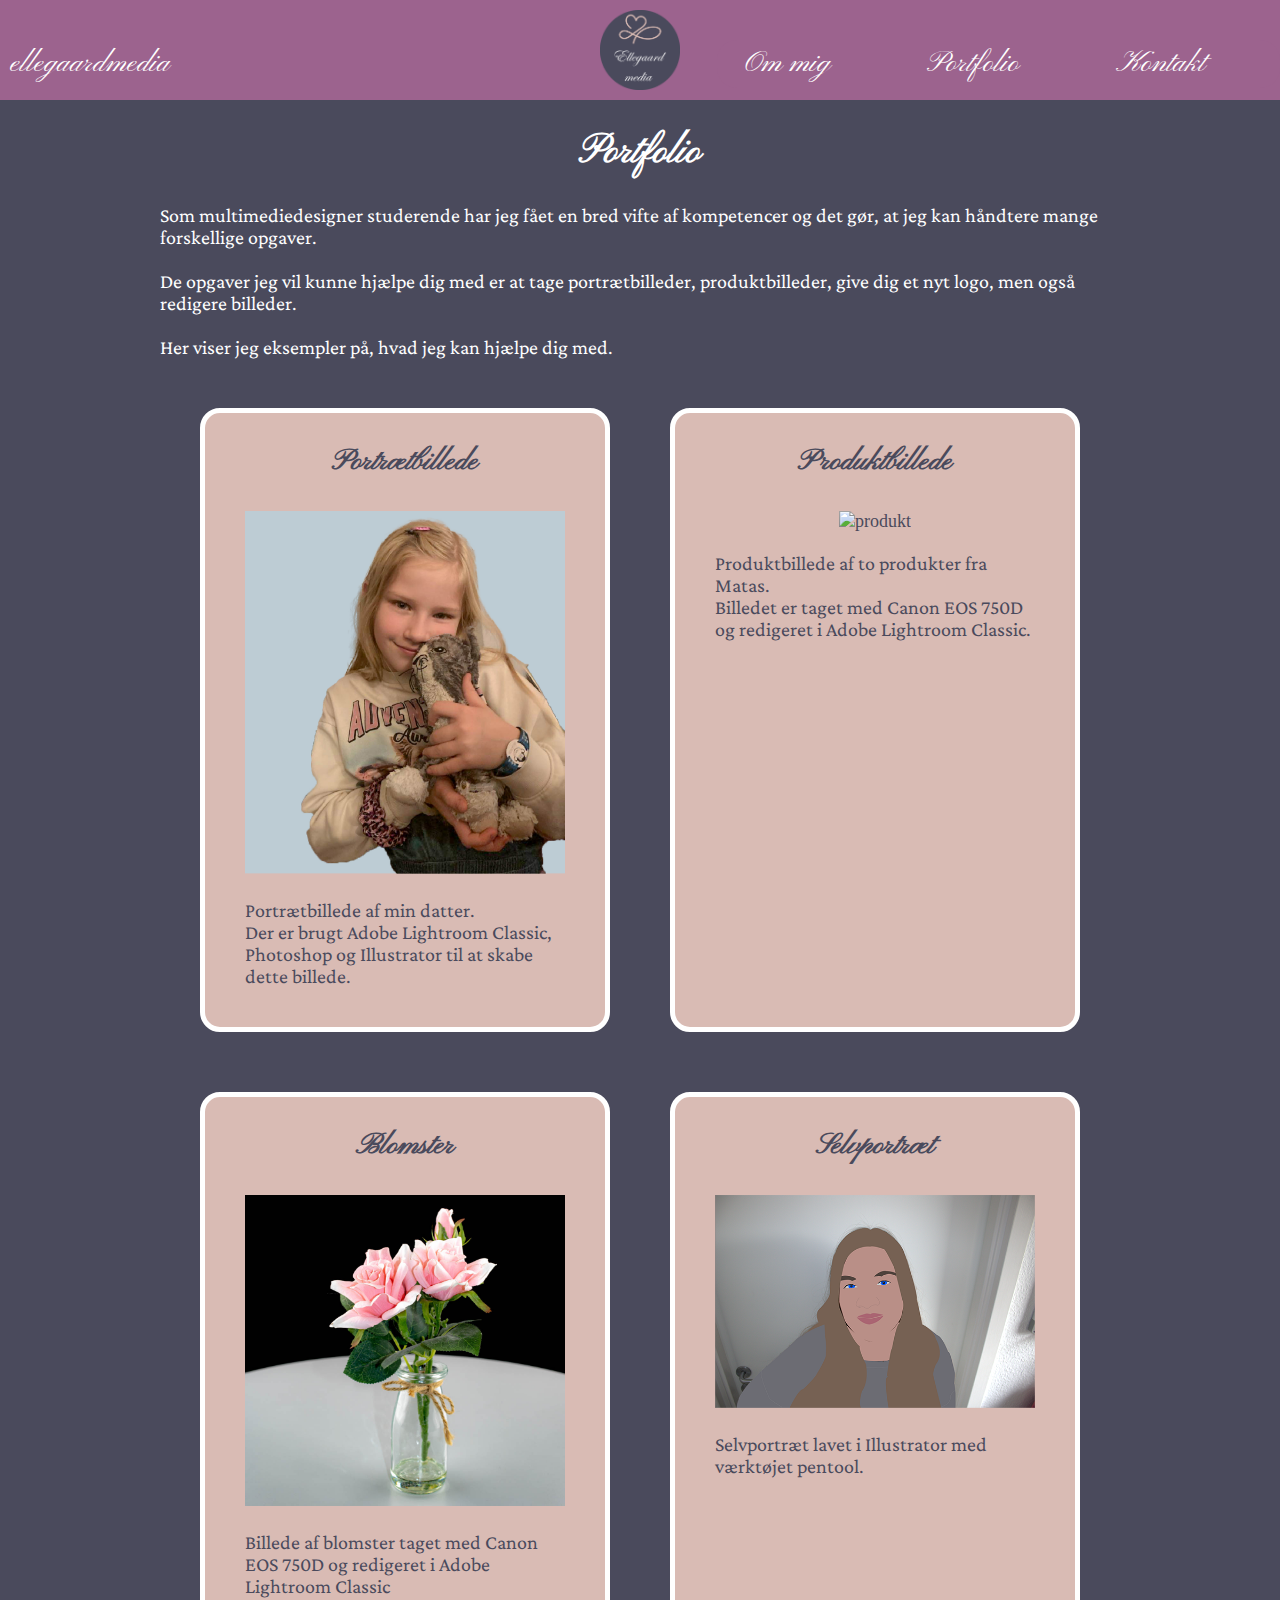
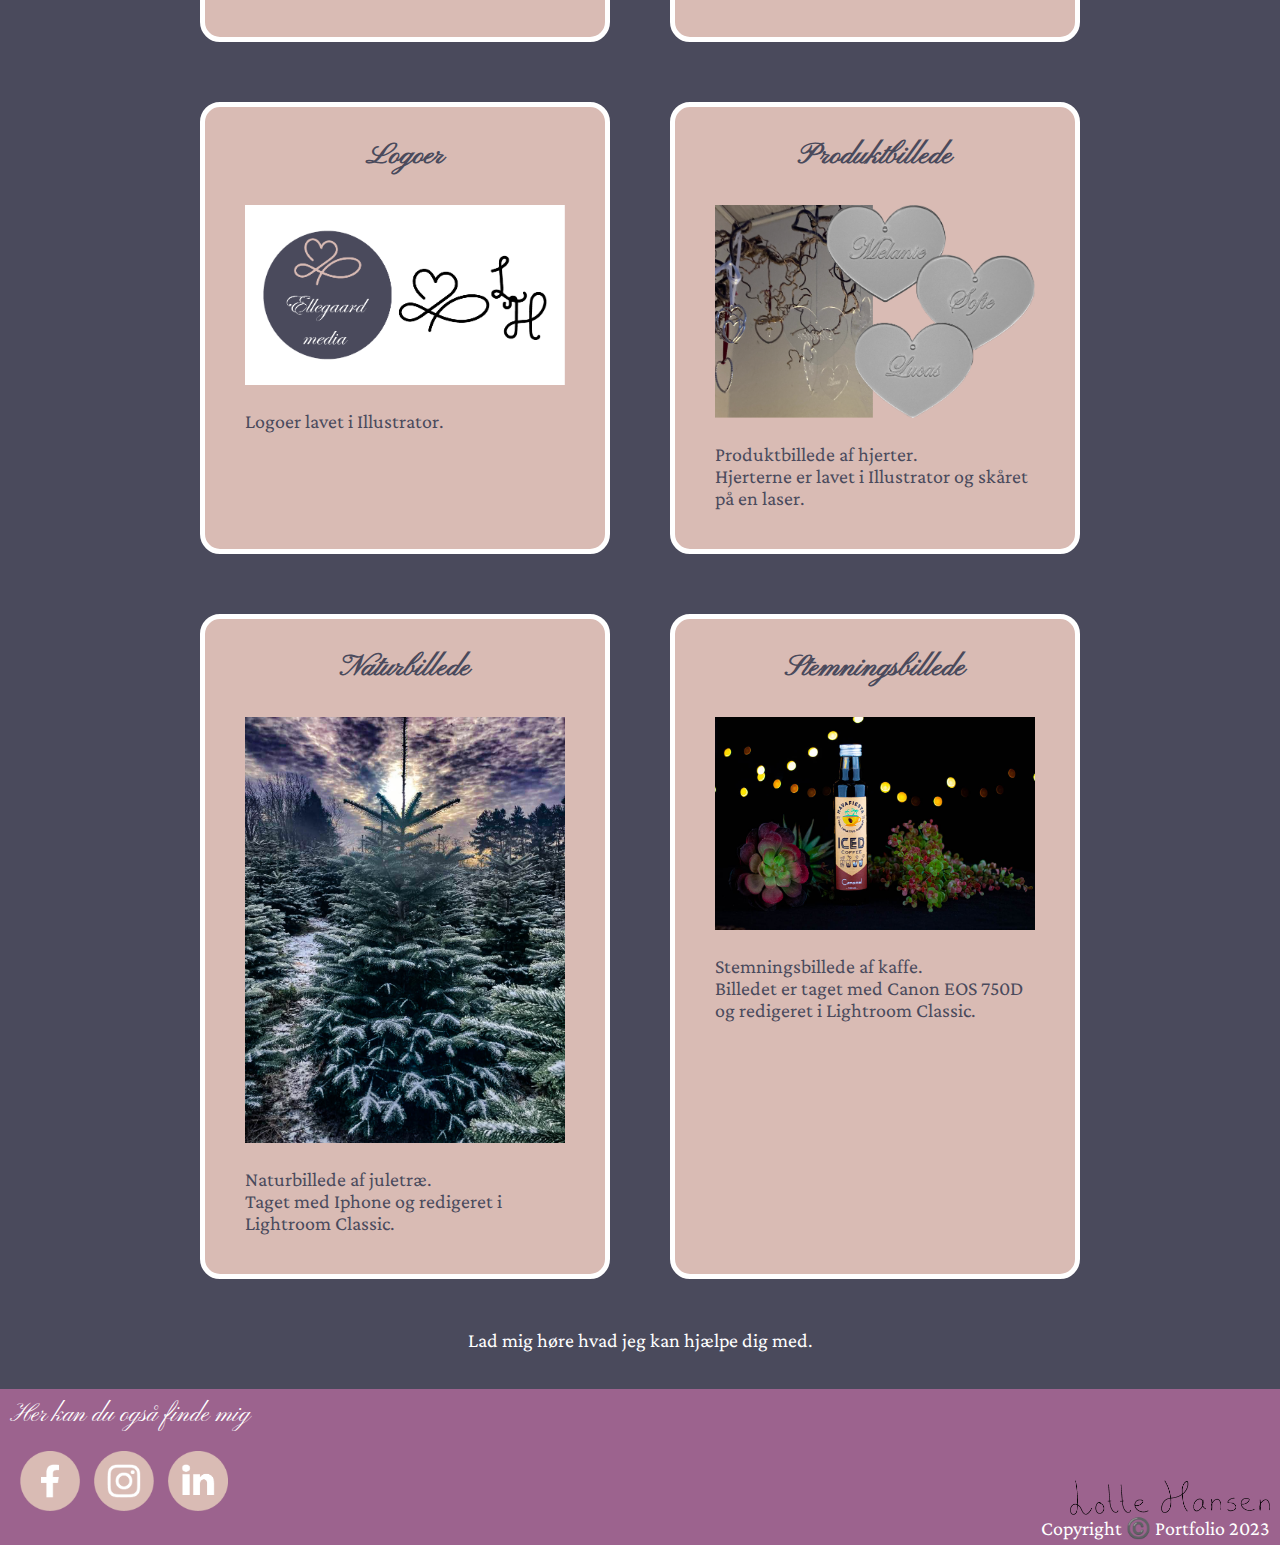
==== portfolio.html @ e64ba4c8 "eksamen" ====
<!DOCTYPE html>
<html lang="da">

<head>
    <meta charset="utf-8">
    <title>ellegaardmedia</title>
    <link rel="stylesheet" href="main.css">
    <link rel="stylesheet" href="desktop.css">
    <script src="menu.js" defer></script>
    <meta name="viewport" content="width=device-width, initial-scale=1">
</head>

<body>
    <header>
        <a class="name" href="index.html">ellegaardmedia</a>
        <img class="logo" src="images/logo.png" alt="logo">
        <nav class="menu">
            <button type="button">&#9776;</button>
            <ul>
                <li><a href="ommig.html">Om mig</a></li>
                <li><a href="">Portfolio</a></li>
                <li><a href="kontaktmig.html">Kontakt</a></li>
            </ul>
        </nav>
    </header>
    <main>
        <h1 class="headline">Portfolio</h1>
        <p class="description">Som multimediedesigner studerende har jeg fået en bred vifte
            af kompetencer og det gør, at jeg kan håndtere mange
            forskellige opgaver.
            <br>
            <br>
            De opgaver jeg vil kunne hjælpe dig med er at tage portrætbilleder, produktbilleder, give dig et
            nyt logo, men også redigere billeder.
            <br>
            <br>
            Her viser jeg eksempler på, hvad jeg kan
            hjælpe dig med.
        </p>
        <div class="card-portfolios">
            <div class="card-portfolio">
                <h3>Portrætbillede</h3>
                <img class="produkt" src="images/melanie.png" alt="portræt">
                <br>
                <p class="card-portfolio__description">Portrætbillede af min datter.
                    <br>
                    Der er brugt Adobe Lightroom Classic, Photoshop og Illustrator til at skabe dette billede.
                </p>
            </div>
            <div class="card-portfolio">
                <h3>Produktbillede</h3>
                <img class="produkt" src="images/Matasprodukt.jpg" alt="produkt">
                <br>
                <p class="card-portfolio__description">Produktbillede af to produkter fra Matas.
                    <br>
                    Billedet er taget med Canon EOS 750D og redigeret i Adobe Lightroom Classic.
                </p>
            </div>
            <div class="card-portfolio">
                <h3>Blomster</h3>
                <img class="produkt" src="images/blomster.png" alt="blomster">
                <br>
                <p class="card-portfolio__description">Billede af blomster taget med Canon EOS 750D og redigeret i Adobe
                    Lightroom Classic
                </p>
            </div>
            <div class="card-portfolio">
                <h3>Selvportræt</h3>
                <img class="produkt" src="images/pentool.png" alt="selvportræt">
                <br>
                <p class="card-portfolio__description">Selvportræt lavet i Illustrator med værktøjet pentool.
                </p>
            </div>
            <div class="card-portfolio">
                <h3>Logoer</h3>
                <img class="produkt" src="images/logoer.png" alt="logoer">
                <br>
                <p class="card-portfolio__description">Logoer lavet i Illustrator.
                </p>
            </div>
            <div class="card-portfolio">
                <h3>Produktbillede</h3>
                <img class="produkt" src="images/hjerter.png" alt="produkt">
                <br>
                <p class="card-portfolio__description">Produktbillede af hjerter.
                    <br>
                    Hjerterne er lavet i Illustrator og skåret på en laser.
                </p>
            </div>
            <div class="card-portfolio">
                <h3>Naturbillede</h3>
                <img class="produkt" src="images/tree.jpg" alt="produkt">
                <br>
                <p class="card-portfolio__description">Naturbillede af juletræ.
                    <br>
                   Taget med Iphone og redigeret i Lightroom Classic.
                </p>
            </div>
            <div class="card-portfolio">
                <h3>Stemningsbillede</h3>
                <img class="produkt" src="images/kaffe.jpg" alt="produkt">
                <br>
                <p class="card-portfolio__description">Stemningsbillede af kaffe.
                    <br>
                   Billedet er taget med Canon EOS 750D og redigeret i Lightroom Classic.
                </p>
            </div>
        </div>
        <p>Lad mig høre hvad jeg kan hjælpe dig med.</p>
        <br>
    </main>
    <footer>
        <span class="find-me">Her kan du også finde mig</span>
        <a href="https://facebook.com">
            <img class="social-link" src="images/facecookicon.png" alt="Facebook">
        </a>
        <a href="https://instagram.com">
            <img class="social-link" src="images/instagramicon.png" alt="Instagram">
        </a>
        <a href="https://linkedin.com">
            <img class="social-link" src="images/linkedinicon.png" alt="LinkedIn">
        </a>
        <img class="signatur" src="images/underskrift.png" alt="signatur">
        <p><span class="copyright">Copyright ©️ Portfolio 2023</span></p>
    </footer>
</body>

</html>
---- main.css ----
@font-face {
    font-family: pinyonscript;
    src: url(fonts/PinyonScript-Regular.ttf);
}
@font-face {
    font-family: crimsonpro;
    src: url(fonts/CrimsonPro-VariableFont_wght.ttf)
}


body {
    background-color: #4a4a5c;
    margin: 0px;
    color: #ffffff;
}

h2 {
    font-family: pinyonscript;
    font-size: 30px;
}

h3 {
    font-family: pinyonscript;
    font-size: 30px;
}

p {
    font-family: crimsonpro;
    font-size: 20px;
    font-weight: 400;
}

header {
    background-color: #9C638E;
    overflow: hidden;
    padding: 10px;
}

main {
    width: 100%;
    position: relative;
    margin: auto;
    text-align: center;
}

footer {
    background-color: #9C638E;
    padding: 10px;
    position: relative;
}

a {
    color: #ffffff;
    text-decoration: none;
}

.name {
    position: absolute;
    top: 45px;
    font-size: 30px;
    font-family: pinyonscript;

}


.logo {
    width: 80px;
    height: 80px;
    margin: auto;
    display: block;
}

.menu {
    background-color: #9C638E;
    position: absolute;
    right: 0px;
    top: 30px;
    border-radius: 20px;
    z-index: 99;
}

.menu button {
    background-color: #9C638E;
    margin: 10px;
    border: 0px;
    color: #ffffff;
    font-size: 42px;
    display: block;
    margin: auto;
    margin-right: 10px;
    cursor: pointer;
}

.menu ul {
    list-style: none;
    margin: 10px;
    padding-right: 50px;
    padding-left: 5px;
    display: none;
}

.menu ul li a {
    padding: 40px;
    margin-left: 5px;
    display: block;
    font-size: 20px;
    font-family: pinyonscript;
    font-size: 30px;
}

.menu .show-menu {
    display: block;
    background-color: #9C638E;
}

.headline {
    text-align: center;
    font-family: pinyonscript;
    font-size: 40px;
}

main {
    text-align: center;
}

.portrait {
    width: 50%;
}

.break {
    width: 80%;
}

.card {
    color: #4a4a5c;
    font-size: large;
    background-color: #D9BBB4;
    border: 5px solid #ffffff;
    padding: 20px;
    padding-top: 15px;
    text-align: left;
    border-radius: 20px;
    margin: 20px;
    margin-top: 20px;
}

.find-me {
    display: block;
    font-size: 25px;
    font-family: pinyonscript;
}

.social-link {
    width: 60px;
    height: 60px;
    margin-top: 20px;
    margin-left: 10px;


}

.signatur {
    right: 10px;
    bottom: 30px;
    width: 200px;
    position: absolute;
}

.copyright {
    position: absolute;
    right: 10px;
    bottom: 5px;

}

.apps {
    margin: auto;
    margin-top: 80px;
    display: grid;
    grid-template-columns: auto auto;
    grid-auto-rows: auto auto;
    justify-items: center;
    width: 500px;
    height: 500px;
}

.apps img {
    width: 100px;

}

.contact-info {
    padding: 0;
    width: 95%;
    margin: auto;
}

.info {
    font-size: 20px;
    list-style: none;
    text-align: left;
}

.info .icon-phone {
    vertical-align: middle;
    margin: 20px;
}

.info .icon-mail {
    vertical-align: middle;
    margin: 10px;
}

.text-box {
    display: block;
    background-color: #ffffff;
    border: 15px solid #ffffff;
    border-radius: 10px;
    margin-top: 10px;
    margin-bottom: 10px;
    width: 100%;
    margin-left: 0px;
    box-sizing: border-box;

}

.text-box-besked {
    display: block;
    background-color: #ffffff;
    border: 10px solid #ffffff;
    border-radius: 10px;
    height: 150px;
    margin-top: 10px;
    width: 100%;
    box-sizing: border-box;

}

button[type="submit"] {
    margin: 10px;
    padding: 10px 20px;
    background-color: #ffffff;
    color: #4a4a5c;
    border: none;
    border-bottom: 2px solid #4a4a5c;
    border-right: 2px solid #4a4a5c;
    border-radius: 10px;
    cursor: pointer;
    font-size: 20px;
    font-family: crimsonpro;
}

.description {
    text-align: left;
    margin: 20px;
    align-content: center;
}

.card-portfolio__description {
    text-align: left;
    width: 80%;
    display: inline-block;
}

.card-portfolios {
    display: flex;
    flex-direction: row;
    flex-wrap: wrap;
    justify-content: center;
}

.card-portfolio {
    color: #4a4a5c;
    font-size: large;
    background-color: #D9BBB4;
    border: 5px solid #ffffff;
    text-align: center;
    padding-top: 0px;
    padding-bottom: 20px;
    border-radius: 20px;
    width: 300px;
    margin: 30px;
}


.card1 .produkt {
    align-content: center;
}

.produkt {
    width: 80%;
}
---- desktop.css ----
@media only screen and (min-width: 910px) {
    .menu {
        top: 40px;
    }

    .menu button {
        display: none;
    }

    .menu ul {
        display: block;
        padding: 0px;
        margin: 5px;
    }

    .menu li {
        display: inline;
    }

    .menu ul li a {
        display: inline;
        padding: 18px;
    }

    .apps {
        display: block;
        width: 100%;
        height: auto;


    }

    .apps img {
        width: 125px;
        margin: 50px;

    }


}

@media only screen and (min-width: 1000px) {
    .card-portfolio {
        width: 400px;
    }

    main {
        width: 1000px;
    }


}

@media only screen and (min-width: 1225px) {
    .menu ul li a {
        display: inline;
        padding-right: 70px;
    }

    .break {
        width: 100%;
    }
}
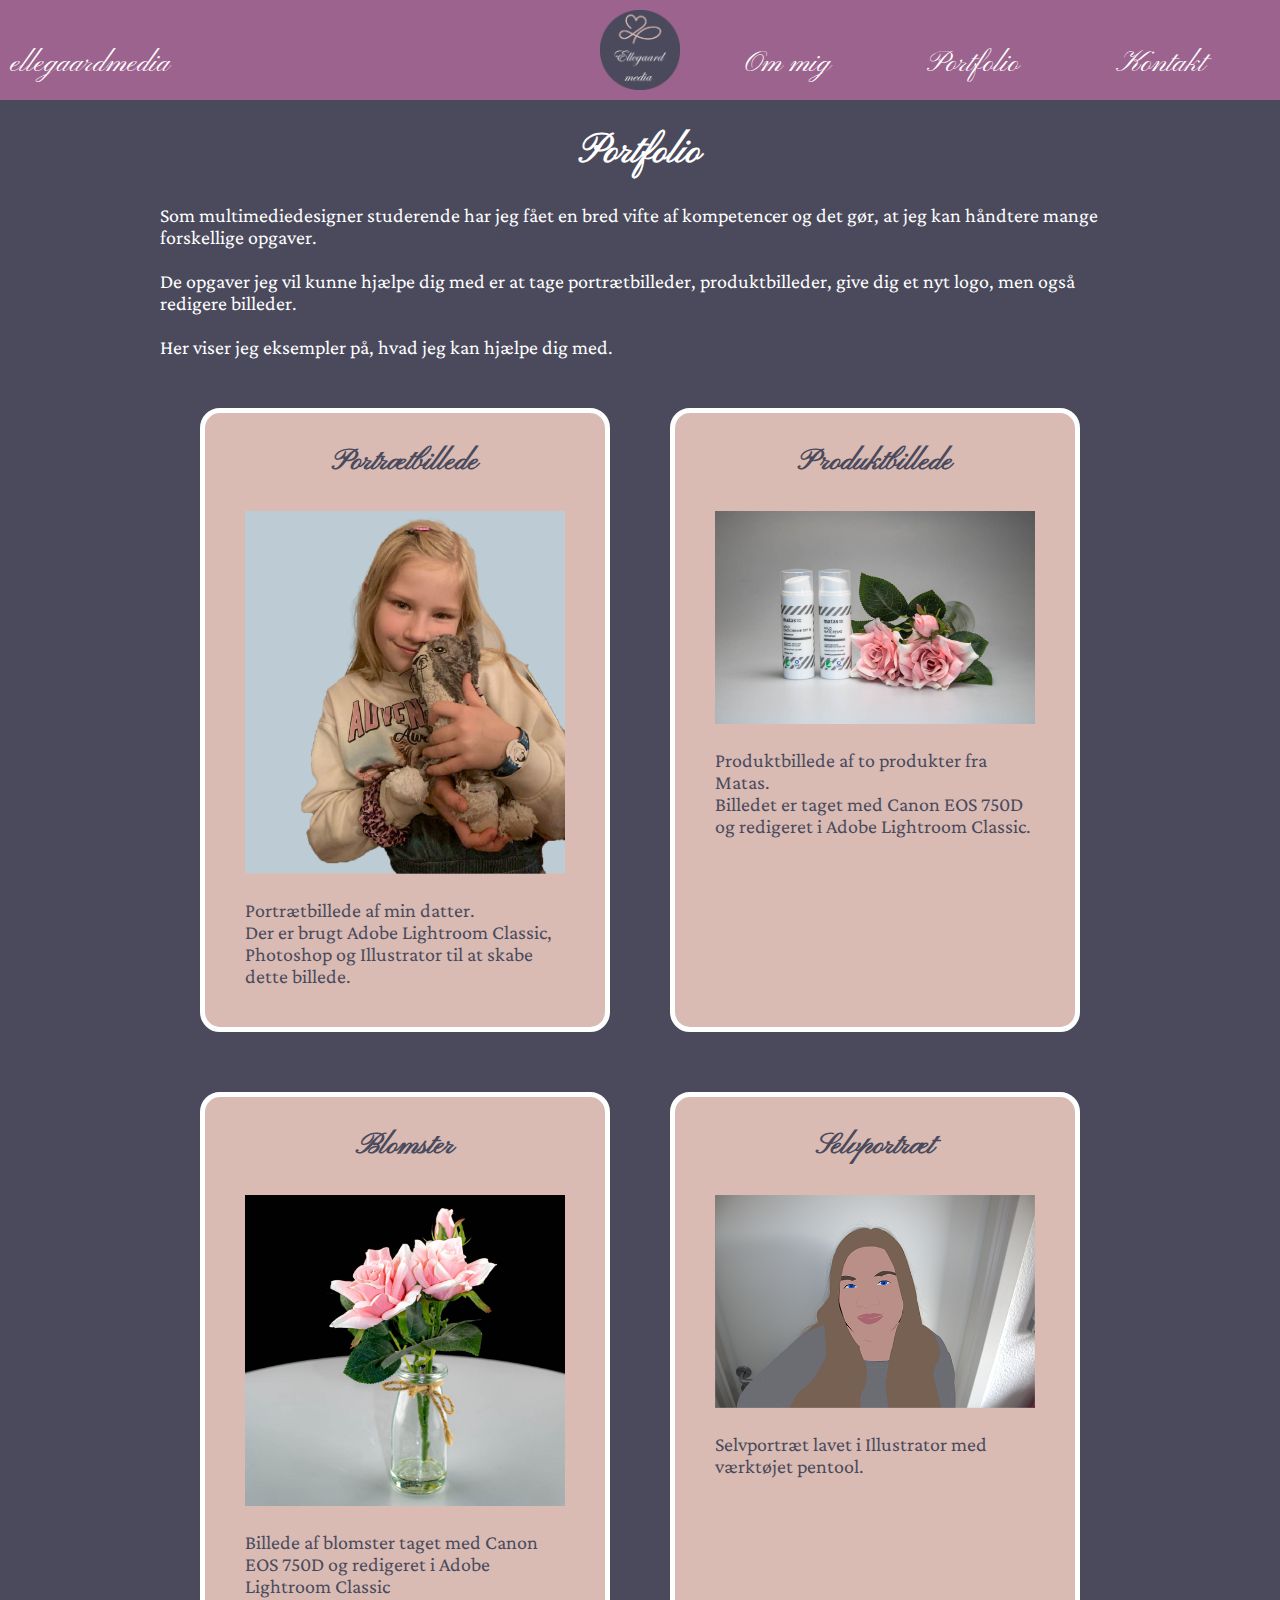
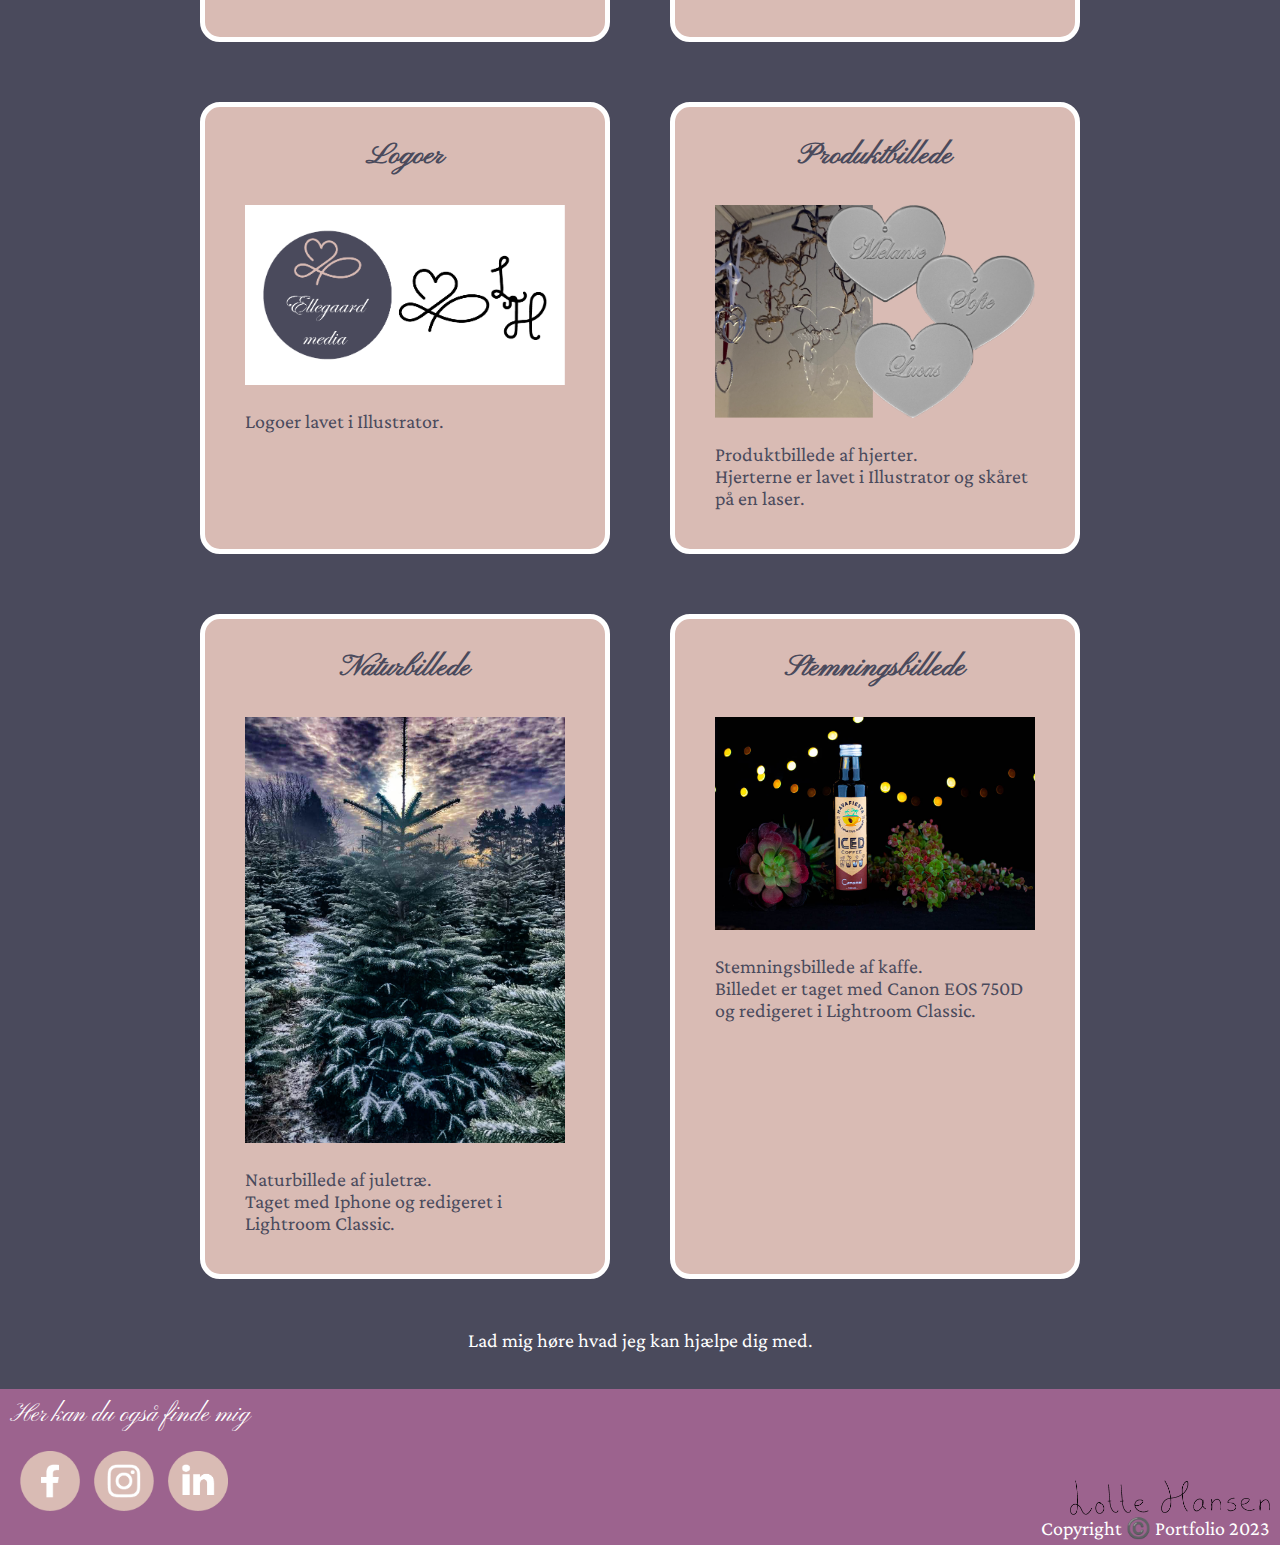
==== commit 521aa6c4: "Update portfolio.html" ====
--- a/portfolio.html
+++ b/portfolio.html
@@ -49,7 +49,7 @@
             </div>
             <div class="card-portfolio">
                 <h3>Produktbillede</h3>
-                <img class="produkt" src="images/Matasprodukt.jpg" alt="produkt">
+                <img class="produkt" src="images/matasprodukt.jpg" alt="produkt">
                 <br>
                 <p class="card-portfolio__description">Produktbillede af to produkter fra Matas.
                     <br>
